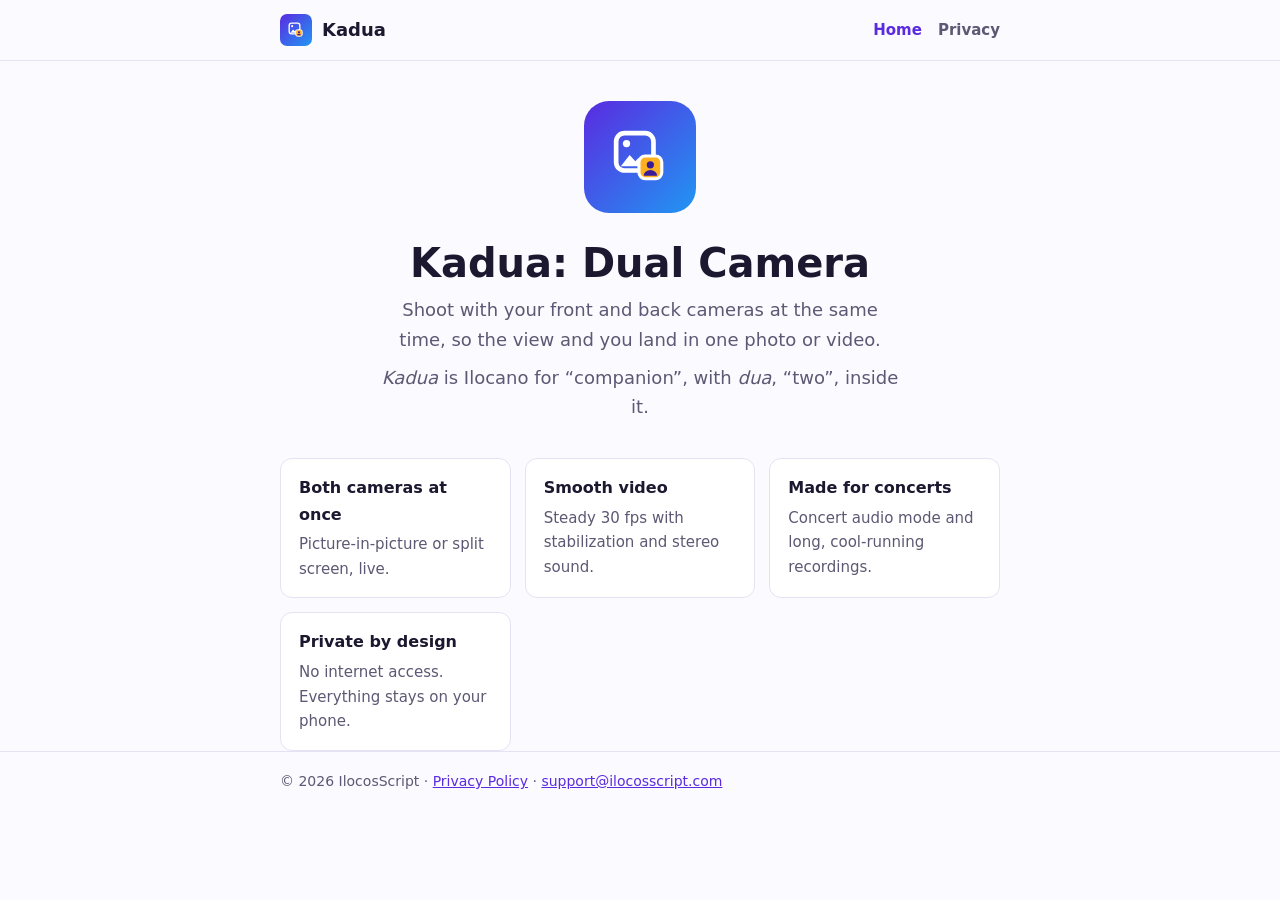
==== index.html @ 92874dff "Add Kadua landing page and privacy policy Co-Authored-By: Claude Opus 5.5 <noreply@anthropic.com>" ====
<!doctype html>
<html lang="en">
<head>
<meta charset="utf-8">
<meta name="viewport" content="width=device-width, initial-scale=1">
<title>Kadua: Dual Camera</title>
<meta name="description" content="Kadua records with your front and back cameras at the same time, so the view and you land in one photo or video.">
<link rel="icon" href="assets/logo.svg" type="image/svg+xml">
<link rel="stylesheet" href="assets/style.css">
</head>
<body>
<header><div class="wrap">
  <a class="brand" href="./"><img src="assets/logo.svg" alt="">Kadua</a>
  <nav aria-label="Site"><a href="./" aria-current="page">Home</a><a href="privacy/">Privacy</a></nav>
</div></header>
<main class="wrap">
  <section class="hero">
    <img src="assets/logo.svg" alt="Kadua logo">
    <h1>Kadua: Dual Camera</h1>
    <p>Shoot with your front and back cameras at the same time, so the view and you land in one photo or video.</p>
    <p><em>Kadua</em> is Ilocano for “companion”, with <em>dua</em>, “two”, inside it.</p>
  </section>
  <section class="features" aria-label="Features">
    <div class="card"><h3>Both cameras at once</h3><p>Picture-in-picture or split screen, live.</p></div>
    <div class="card"><h3>Smooth video</h3><p>Steady 30 fps with stabilization and stereo sound.</p></div>
    <div class="card"><h3>Made for concerts</h3><p>Concert audio mode and long, cool-running recordings.</p></div>
    <div class="card"><h3>Private by design</h3><p>No internet access. Everything stays on your phone.</p></div>
  </section>
</main>
<footer><div class="wrap">© 2026 IlocosScript · <a href="privacy/">Privacy Policy</a> · <a href="mailto:support@ilocosscript.com">support@ilocosscript.com</a></div></footer>
</body>
</html>
---- assets/style.css ----
:root {
  --bg: #fbfaff;
  --surface: #ffffff;
  --text: #1c1830;
  --muted: #5d5873;
  --line: #e6e2f3;
  --brand: #5a2be0;
  --brand-2: #2196f3;
  --accent: #ffb020;
}
@media (prefers-color-scheme: dark) {
  :root {
    --bg: #0f0d18;
    --surface: #18152a;
    --text: #efedf7;
    --muted: #a9a4c0;
    --line: #2b2742;
    --brand: #a58bff;
    --brand-2: #6cc0ff;
  }
}
* { box-sizing: border-box; }
html { -webkit-text-size-adjust: 100%; }
body {
  margin: 0;
  background: var(--bg);
  color: var(--text);
  font: 16px/1.65 system-ui, -apple-system, "Segoe UI", Roboto, sans-serif;
}
.wrap { max-width: 760px; margin: 0 auto; padding: 0 20px; }
header { border-bottom: 1px solid var(--line); }
header .wrap { display: flex; align-items: center; justify-content: space-between; gap: 16px; padding-top: 14px; padding-bottom: 14px; }
.brand { display: flex; align-items: center; gap: 10px; color: var(--text); text-decoration: none; font-weight: 800; font-size: 18px; }
.brand img { width: 32px; height: 32px; }
nav a { color: var(--muted); text-decoration: none; margin-left: 16px; font-weight: 600; font-size: 15px; }
nav a[aria-current="page"], nav a:hover { color: var(--brand); }
main { padding-top: 36px; padding-bottom: 56px; }
h1 { font-size: 34px; line-height: 1.2; margin: 0 0 6px; }
h2 { font-size: 20px; margin: 34px 0 8px; }
a { color: var(--brand); }
.eyebrow { color: var(--brand); font-weight: 700; text-transform: uppercase; letter-spacing: .08em; font-size: 13px; margin: 0 0 6px; }
.meta { color: var(--muted); margin: 0 0 24px; }
.summary { background: var(--surface); border: 1px solid var(--line); border-left: 4px solid var(--accent); border-radius: 10px; padding: 14px 18px; }
.summary p { margin: 0; }
ul { padding-left: 22px; }
li { margin: 8px 0; }
footer { border-top: 1px solid var(--line); color: var(--muted); font-size: 14px; }
footer .wrap { padding-top: 18px; padding-bottom: 28px; }

.hero { text-align: center; padding-top: 40px; }
.hero img { width: 112px; height: 112px; }
.hero h1 { font-size: 40px; margin-top: 18px; }
.hero p { color: var(--muted); font-size: 18px; max-width: 520px; margin: 8px auto 0; }
.features { display: grid; grid-template-columns: repeat(auto-fit, minmax(200px, 1fr)); gap: 14px; margin-top: 36px; }
.card { background: var(--surface); border: 1px solid var(--line); border-radius: 12px; padding: 16px 18px; }
.card h3 { margin: 0 0 4px; font-size: 16px; }
.card p { margin: 0; color: var(--muted); font-size: 15px; }
@media (max-width: 480px) {
  nav a { margin-left: 12px; }
  h1 { font-size: 28px; }
  .hero h1 { font-size: 32px; }
}
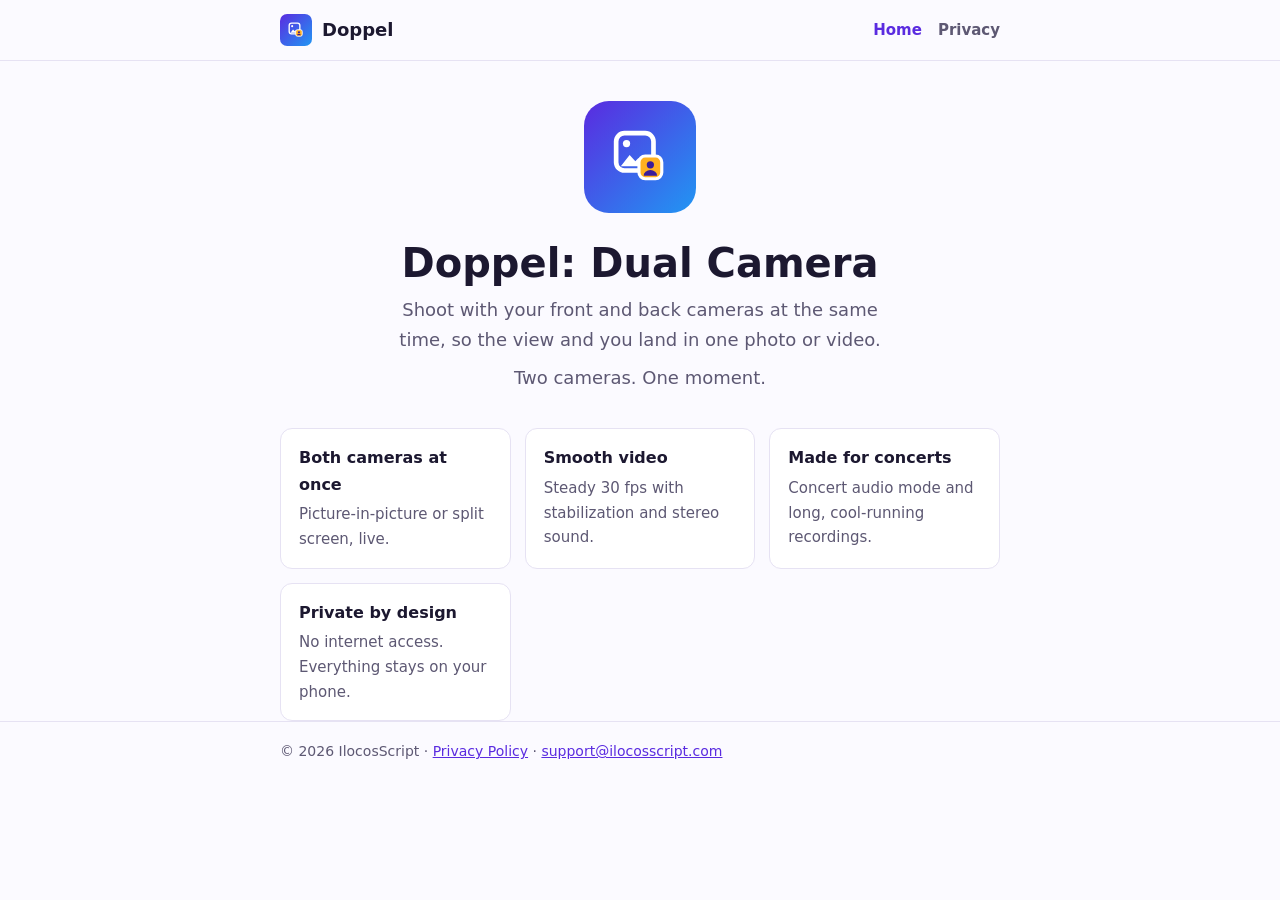
==== commit 18c114b0: "Rename the site to Doppel Co-Authored-By: Claude Opus 5.5 <noreply@anthropic.com>" ====
--- a/index.html
+++ b/index.html
@@ -3,22 +3,22 @@
 <head>
 <meta charset="utf-8">
 <meta name="viewport" content="width=device-width, initial-scale=1">
-<title>Kadua: Dual Camera</title>
-<meta name="description" content="Kadua records with your front and back cameras at the same time, so the view and you land in one photo or video.">
+<title>Doppel: Dual Camera</title>
+<meta name="description" content="Doppel records with your front and back cameras at the same time, so the view and you land in one photo or video.">
 <link rel="icon" href="assets/logo.svg" type="image/svg+xml">
 <link rel="stylesheet" href="assets/style.css">
 </head>
 <body>
 <header><div class="wrap">
-  <a class="brand" href="./"><img src="assets/logo.svg" alt="">Kadua</a>
+  <a class="brand" href="./"><img src="assets/logo.svg" alt="">Doppel</a>
   <nav aria-label="Site"><a href="./" aria-current="page">Home</a><a href="privacy/">Privacy</a></nav>
 </div></header>
 <main class="wrap">
   <section class="hero">
-    <img src="assets/logo.svg" alt="Kadua logo">
-    <h1>Kadua: Dual Camera</h1>
+    <img src="assets/logo.svg" alt="Doppel logo">
+    <h1>Doppel: Dual Camera</h1>
     <p>Shoot with your front and back cameras at the same time, so the view and you land in one photo or video.</p>
-    <p><em>Kadua</em> is Ilocano for “companion”, with <em>dua</em>, “two”, inside it.</p>
+    <p>Two cameras. One moment.</p>
   </section>
   <section class="features" aria-label="Features">
     <div class="card"><h3>Both cameras at once</h3><p>Picture-in-picture or split screen, live.</p></div>
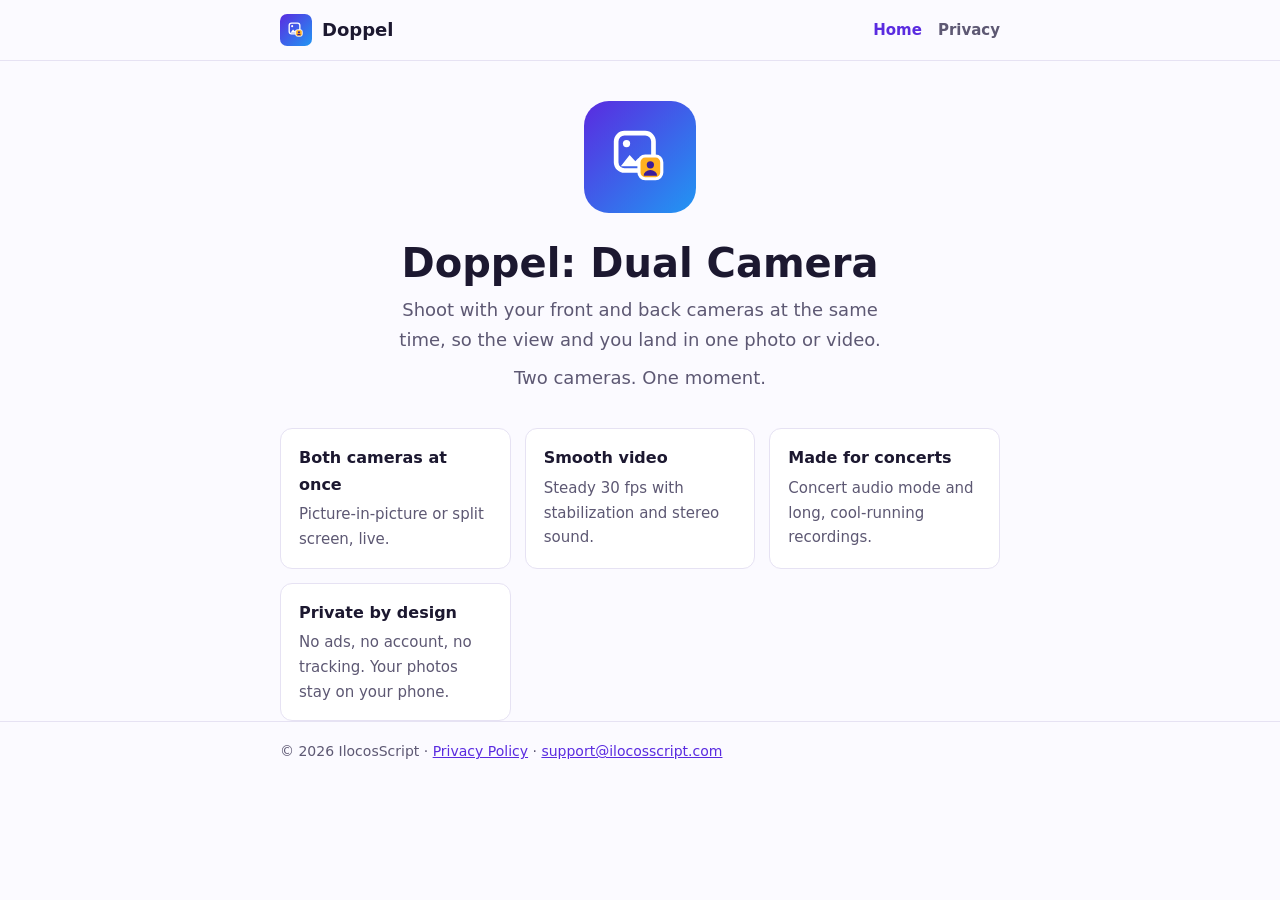
==== commit a5f2e0ac: "Accurate internet wording: only Google Play Billing and the location stamp use it Co-Authored-By: Cl" ====
--- a/index.html
+++ b/index.html
@@ -24,7 +24,7 @@
     <div class="card"><h3>Both cameras at once</h3><p>Picture-in-picture or split screen, live.</p></div>
     <div class="card"><h3>Smooth video</h3><p>Steady 30 fps with stabilization and stereo sound.</p></div>
     <div class="card"><h3>Made for concerts</h3><p>Concert audio mode and long, cool-running recordings.</p></div>
-    <div class="card"><h3>Private by design</h3><p>No internet access. Everything stays on your phone.</p></div>
+    <div class="card"><h3>Private by design</h3><p>No ads, no account, no tracking. Your photos stay on your phone.</p></div>
   </section>
 </main>
 <footer><div class="wrap">© 2026 IlocosScript · <a href="privacy/">Privacy Policy</a> · <a href="mailto:support@ilocosscript.com">support@ilocosscript.com</a></div></footer>
